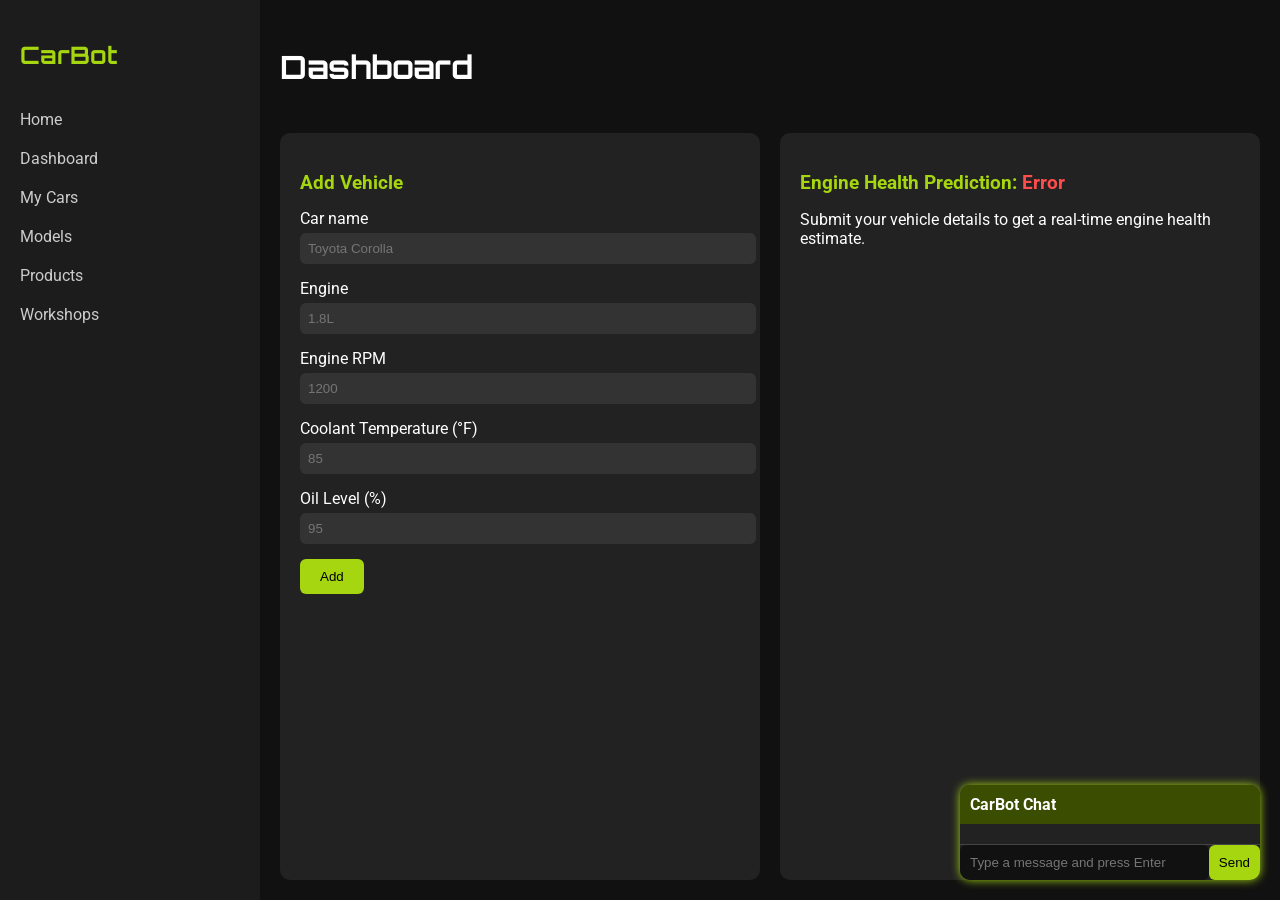
==== dashboard.html @ cb9514c8 "push1" ====
<!DOCTYPE html>
<html lang="en">
<head>
  <meta charset="UTF-8" />
  <meta name="viewport" content="width=device-width, initial-scale=1.0" />
  <title>CarBot Dashboard</title>
  <link href="https://fonts.googleapis.com/css2?family=Orbitron&family=Roboto:wght@400;700&display=swap" rel="stylesheet">
  <link rel="stylesheet" href="/static/css/dashboard.css" />
</head>
<body>
  <aside class="sidebar">
    <h2><a href="/" style="color: inherit; text-decoration: none;">CarBot</a></h2>
    <a class="nav-link" href="/">Home</a>
    <a class="nav-link" href="/dashboard">Dashboard</a>
    <a class="nav-link" href="/my-cars.html">My Cars</a>
    <a class="nav-link" href="/models.html">Models</a>
    <a class="nav-link" href="/product.html">Products</a>
    <a class="nav-link" href="/workshop">Workshops</a>
  </aside>

  <section class="main">
    <div class="top-bar">
      <h1>Dashboard</h1>
      <div></div>
    </div>

    <div class="content">
      <div class="form-section">
        <h3>Add Vehicle</h3>
        <form id="vehicleForm">
          <div class="form-group">
            <label for="carName">Car name</label>
            <input type="text" id="carName" placeholder="Toyota Corolla" required />
          </div>
          
          <div class="form-group">
            <label for="engine">Engine</label>
            <input type="text" id="engine" placeholder="1.8L" required />
          </div>
          <div class="form-group">
            <label for="rpm">Engine RPM</label>
            <input type="number" id="rpm" placeholder="1200" min="500" max="6000" />
          </div>
          <div class="form-group">
            <label for="temperature">Coolant Temperature (°F)</label>
            <input type="number" id="temperature" placeholder="85" min="0" max="300" />
          </div>
          <div class="form-group">
            <label for="oilLevel">Oil Level (%)</label>
            <input type="number" id="oilLevel" placeholder="95" min="0" max="100" />
          </div>
          <button type="submit">Add</button>
        </form>
      </div>

      <div class="prediction-section">
        <h3>Engine Health Prediction: <strong>Pending</strong></h3>
        <p>Submit your vehicle details to get a real-time engine health estimate.</p>
      </div>
    </div>

    <div class="chatbox">
      <div class="chat-header">CarBot Chat</div>
      <div class="chat-messages" id="chatMessages"></div>
      <div class="chat-input">
        <input id="chatInput" type="text" placeholder="Type a message and press Enter" />
        <button type="button" onclick="sendMessage()">Send</button>
      </div>
    </div>
  </section>

  <script src="/static/js/dashboard.js"></script>
</body>
</html>
---- static/css/dashboard.css ----
body {
  margin: 0;
  font-family: 'Roboto', sans-serif;
  background-color: #111;
  color: #fff;
  display: flex;
  height: 100vh;
  overflow: hidden;
}

.sidebar {
  width: 220px;
  background: #1c1c1c;
  padding: 20px;
  display: flex;
  flex-direction: column;
}

.sidebar h2 {
  font-family: 'Orbitron', sans-serif;
  font-size: 1.5rem;
  color: #a5d610;
  margin-bottom: 30px;
}

.nav-link {
  padding: 10px 0;
  color: #ccc;
  text-decoration: none;
  transition: 0.3s;
}

.nav-link:hover {
  color: #fff;
}

.main {
  flex: 1;
  display: flex;
  flex-direction: column;
  padding: 20px;
}

.top-bar {
  display: flex;
  justify-content: space-between;
  align-items: center;
  margin-bottom: 20px;
}

.top-bar h1 {
  font-size: 2rem;
  font-family: 'Orbitron', sans-serif;
}

.content {
  display: flex;
  gap: 20px;
  flex: 1;
}

.form-section, .prediction-section {
  background: #222;
  padding: 20px;
  border-radius: 10px;
  flex: 1;
}

.form-section h3, .prediction-section h3 {
  color: #a5d610;
  margin-bottom: 15px;
}

.form-group {
  margin-bottom: 15px;
}

label {
  display: block;
  margin-bottom: 5px;
}

input, select {
  width: 100%;
  padding: 8px;
  border: none;
  border-radius: 6px;
  background: #333;
  color: #fff;
}

button {
  padding: 10px 20px;
  background: #a5d610;
  color: #000;
  border: none;
  border-radius: 6px;
  cursor: pointer;
}

button:hover {
  background: #c0ef2b;
}

.chatbox {
  position: fixed;
  bottom: 20px;
  right: 20px;
  width: 300px;
  background: #222;
  border-radius: 10px;
  display: flex;
  flex-direction: column;
  overflow: hidden;
  box-shadow: 0 0 10px #a5d610;
}

.chat-header {
  background: #3a4d00;
  color: white;
  padding: 10px;
  font-weight: bold;
}

.chat-messages {
  flex: 1;
  padding: 10px;
  overflow-y: auto;
  max-height: 200px;
}

.chat-input {
  display: flex;
  border-top: 1px solid #444;
}

.chat-input input {
  flex: 1;
  padding: 10px;
  background: #111;
  color: white;
  border: none;
}

.chat-input button {
  padding: 10px;
  background: #a5d610;
  color: black;
  border: none;
  cursor: pointer;
}
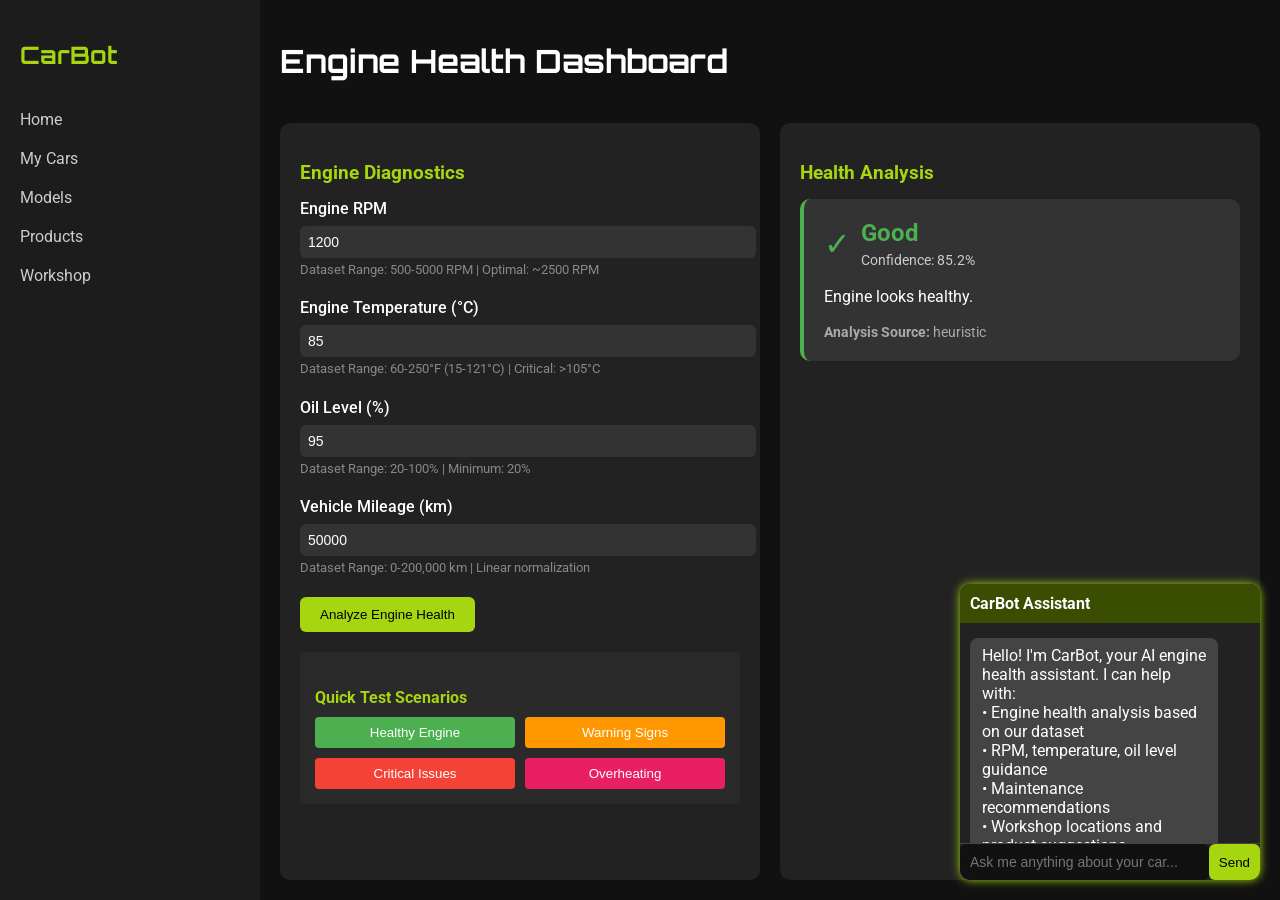
==== commit f4b44a18: "push 2" ====
--- a/dashboard.html
+++ b/dashboard.html
@@ -1,74 +1,102 @@
 <!DOCTYPE html>
 <html lang="en">
 <head>
-  <meta charset="UTF-8" />
-  <meta name="viewport" content="width=device-width, initial-scale=1.0" />
-  <title>CarBot Dashboard</title>
-  <link href="https://fonts.googleapis.com/css2?family=Orbitron&family=Roboto:wght@400;700&display=swap" rel="stylesheet">
-  <link rel="stylesheet" href="/static/css/dashboard.css" />
+    <meta charset="UTF-8">
+    <meta name="viewport" content="width=device-width, initial-scale=1.0, maximum-scale=1.0, user-scalable=no">
+    <title>CarBot Dashboard</title>
+    <link rel="stylesheet" href="/static/css/dashboard.css">
+    <link href="https://fonts.googleapis.com/css2?family=Roboto:wght@300;400;500&family=Orbitron:wght@400;700&display=swap" rel="stylesheet">
 </head>
 <body>
-  <aside class="sidebar">
-    <h2><a href="/" style="color: inherit; text-decoration: none;">CarBot</a></h2>
-    <a class="nav-link" href="/">Home</a>
-    <a class="nav-link" href="/dashboard">Dashboard</a>
-    <a class="nav-link" href="/my-cars.html">My Cars</a>
-    <a class="nav-link" href="/models.html">Models</a>
-    <a class="nav-link" href="/product.html">Products</a>
-    <a class="nav-link" href="/workshop">Workshops</a>
-  </aside>
-
-  <section class="main">
-    <div class="top-bar">
-      <h1>Dashboard</h1>
-      <div></div>
+    <div class="sidebar">
+        <h2>CarBot</h2>
+        <a href="/" class="nav-link">Home</a>
+        <a href="/my-cars" class="nav-link">My Cars</a>
+        <a href="/models" class="nav-link">Models</a>
+        <a href="/product" class="nav-link">Products</a>
+        <a href="/workshop" class="nav-link">Workshop</a>
     </div>
 
-    <div class="content">
-      <div class="form-section">
-        <h3>Add Vehicle</h3>
-        <form id="vehicleForm">
-          <div class="form-group">
-            <label for="carName">Car name</label>
-            <input type="text" id="carName" placeholder="Toyota Corolla" required />
-          </div>
-          
-          <div class="form-group">
-            <label for="engine">Engine</label>
-            <input type="text" id="engine" placeholder="1.8L" required />
-          </div>
-          <div class="form-group">
-            <label for="rpm">Engine RPM</label>
-            <input type="number" id="rpm" placeholder="1200" min="500" max="6000" />
-          </div>
-          <div class="form-group">
-            <label for="temperature">Coolant Temperature (°F)</label>
-            <input type="number" id="temperature" placeholder="85" min="0" max="300" />
-          </div>
-          <div class="form-group">
-            <label for="oilLevel">Oil Level (%)</label>
-            <input type="number" id="oilLevel" placeholder="95" min="0" max="100" />
-          </div>
-          <button type="submit">Add</button>
-        </form>
-      </div>
+    <div class="main">
+        <div class="top-bar">
+            <h1>Engine Health Dashboard</h1>
+        </div>
 
-      <div class="prediction-section">
-        <h3>Engine Health Prediction: <strong>Pending</strong></h3>
-        <p>Submit your vehicle details to get a real-time engine health estimate.</p>
-      </div>
+        <div class="content">
+            <div class="form-section">
+                <h3>Engine Diagnostics</h3>
+                <form id="engineForm">
+                    <div class="form-group">
+                        <label for="rpm">Engine RPM</label>
+                        <input type="number" id="rpm" name="rpm" value="1200" min="500" max="5000" step="50">
+                        <small style="color: #888; font-size: 0.8em;">Dataset Range: 500-5000 RPM | Optimal: ~2500 RPM</small>
+                    </div>
+                    <div class="form-group">
+                        <label for="temperature">Engine Temperature (°C)</label>
+                        <input type="number" id="temperature" name="temperature" value="85" min="60" max="120" step="1">
+                        <small style="color: #888; font-size: 0.8em;">Dataset Range: 60-250°F (15-121°C) | Critical: >105°C</small>
+                    </div>
+                    <div class="form-group">
+                        <label for="oil_level">Oil Level (%)</label>
+                        <input type="number" id="oil_level" name="oil_level" value="95" min="20" max="100" step="5">
+                        <small style="color: #888; font-size: 0.8em;">Dataset Range: 20-100% | Minimum: 20%</small>
+                    </div>
+                    <div class="form-group">
+                        <label for="mileage">Vehicle Mileage (km)</label>
+                        <input type="number" id="mileage" name="mileage" value="50000" min="0" max="200000" step="1000">
+                        <small style="color: #888; font-size: 0.8em;">Dataset Range: 0-200,000 km | Linear normalization</small>
+                    </div>
+                    <button type="submit">Analyze Engine Health</button>
+                </form>
+                
+                <!-- Quick Test Scenarios -->
+                <div style="margin-top: 20px; padding: 15px; background: #2a2a2a; border-radius: 8px;">
+                    <h4 style="color: #a5d610; margin-bottom: 10px;">Quick Test Scenarios</h4>
+                    <div class="quick-scenarios" style="display: grid; grid-template-columns: 1fr 1fr; gap: 10px;">
+                        <button type="button" onclick="loadScenario('healthy')" style="padding: 8px; background: #4CAF50; color: white; border: none; border-radius: 4px; cursor: pointer;">
+                            Healthy Engine
+                        </button>
+                        <button type="button" onclick="loadScenario('warning')" style="padding: 8px; background: #FF9800; color: white; border: none; border-radius: 4px; cursor: pointer;">
+                            Warning Signs
+                        </button>
+                        <button type="button" onclick="loadScenario('critical')" style="padding: 8px; background: #F44336; color: white; border: none; border-radius: 4px; cursor: pointer;">
+                            Critical Issues
+                        </button>
+                        <button type="button" onclick="loadScenario('overheating')" style="padding: 8px; background: #E91E63; color: white; border: none; border-radius: 4px; cursor: pointer;">
+                            Overheating
+                        </button>
+                    </div>
+                </div>
+            </div>
+
+            <div class="prediction-section">
+                <h3>Health Analysis</h3>
+                <div id="predictionResult">
+                    <p>Enter engine parameters and click "Analyze Engine" to get health predictions.</p>
+                </div>
+            </div>
+        </div>
     </div>
 
-    <div class="chatbox">
-      <div class="chat-header">CarBot Chat</div>
-      <div class="chat-messages" id="chatMessages"></div>
-      <div class="chat-input">
-        <input id="chatInput" type="text" placeholder="Type a message and press Enter" />
-        <button type="button" onclick="sendMessage()">Send</button>
-      </div>
+    <!-- Chatbot -->
+    <div class="chatbox" id="chatbox">
+        <div class="chat-header">CarBot Assistant</div>
+        <div class="chat-messages" id="chatMessages">
+            <div class="message" style="background: #444; color: #fff; margin: 5px 0; padding: 8px 12px; border-radius: 8px; max-width: 80%;">
+                Hello! I'm CarBot, your AI engine health assistant. I can help with:
+                <br>• Engine health analysis based on our dataset
+                <br>• RPM, temperature, oil level guidance
+                <br>• Maintenance recommendations
+                <br>• Workshop locations and product suggestions
+                <br><br>Ask me anything about your car!
+            </div>
+        </div>
+        <div class="chat-input">
+            <input type="text" id="chatInput" placeholder="Ask me anything about your car...">
+            <button onclick="sendMessage()">Send</button>
+        </div>
     </div>
-  </section>
 
-  <script src="/static/js/dashboard.js"></script>
+    <script src="/static/js/dashboard.js"></script>
 </body>
 </html>
--- a/static/css/dashboard.css
+++ b/static/css/dashboard.css
@@ -9,12 +9,50 @@
   overflow: hidden;
 }
 
+/* Mobile Responsive Design */
+@media (max-width: 768px) {
+  body {
+    flex-direction: column;
+    height: auto;
+    min-height: 100vh;
+    overflow: visible;
+  }
+}
+
 .sidebar {
   width: 220px;
   background: #1c1c1c;
   padding: 20px;
   display: flex;
   flex-direction: column;
+}
+
+/* Mobile Sidebar */
+@media (max-width: 768px) {
+  .sidebar {
+    width: 100%;
+    padding: 15px;
+    flex-direction: row;
+    flex-wrap: wrap;
+    justify-content: space-around;
+    order: 2;
+  }
+  
+  .sidebar h2 {
+    width: 100%;
+    text-align: center;
+    margin-bottom: 15px;
+    font-size: 1.2rem;
+  }
+  
+  .nav-link {
+    padding: 8px 12px;
+    margin: 2px;
+    background: #333;
+    border-radius: 4px;
+    text-align: center;
+    min-width: 80px;
+  }
 }
 
 .sidebar h2 {
@@ -42,6 +80,14 @@
   padding: 20px;
 }
 
+/* Mobile Main Content */
+@media (max-width: 768px) {
+  .main {
+    padding: 15px;
+    order: 1;
+  }
+}
+
 .top-bar {
   display: flex;
   justify-content: space-between;
@@ -49,6 +95,20 @@
   margin-bottom: 20px;
 }
 
+/* Mobile Top Bar */
+@media (max-width: 768px) {
+  .top-bar {
+    flex-direction: column;
+    text-align: center;
+    margin-bottom: 15px;
+  }
+  
+  .top-bar h1 {
+    font-size: 1.5rem;
+    margin-bottom: 10px;
+  }
+}
+
 .top-bar h1 {
   font-size: 2rem;
   font-family: 'Orbitron', sans-serif;
@@ -58,6 +118,14 @@
   display: flex;
   gap: 20px;
   flex: 1;
+}
+
+/* Mobile Content Layout */
+@media (max-width: 768px) {
+  .content {
+    flex-direction: column;
+    gap: 15px;
+  }
 }
 
 .form-section, .prediction-section {
@@ -65,6 +133,14 @@
   padding: 20px;
   border-radius: 10px;
   flex: 1;
+}
+
+/* Mobile Form Sections */
+@media (max-width: 768px) {
+  .form-section, .prediction-section {
+    padding: 15px;
+    margin-bottom: 10px;
+  }
 }
 
 .form-section h3, .prediction-section h3 {
@@ -88,6 +164,39 @@
   border-radius: 6px;
   background: #333;
   color: #fff;
+  font-size: 14px;
+}
+
+input:focus, select:focus {
+  outline: 2px solid #a5d610;
+  background: #444;
+}
+
+/* Mobile Input Fields */
+@media (max-width: 768px) {
+  input, select {
+    padding: 12px;
+    font-size: 16px; /* Prevents zoom on iOS */
+  }
+}
+
+small {
+  display: block;
+  margin-top: 4px;
+  color: #888;
+  font-size: 0.8em;
+  line-height: 1.3;
+}
+
+.form-group {
+  margin-bottom: 20px;
+}
+
+.form-group label {
+  display: block;
+  margin-bottom: 8px;
+  font-weight: 500;
+  color: #fff;
 }
 
 button {
@@ -103,6 +212,16 @@
   background: #c0ef2b;
 }
 
+/* Mobile Buttons */
+@media (max-width: 768px) {
+  button {
+    padding: 12px 24px;
+    font-size: 16px;
+    width: 100%;
+    margin-top: 10px;
+  }
+}
+
 .chatbox {
   position: fixed;
   bottom: 20px;
@@ -116,6 +235,24 @@
   box-shadow: 0 0 10px #a5d610;
 }
 
+/* Mobile Chatbox */
+@media (max-width: 768px) {
+  .chatbox {
+    position: fixed;
+    bottom: 0;
+    left: 0;
+    right: 0;
+    width: 100%;
+    border-radius: 10px 10px 0 0;
+    max-height: 50vh;
+    z-index: 1000;
+  }
+  
+  .chat-messages {
+    max-height: 200px;
+  }
+}
+
 .chat-header {
   background: #3a4d00;
   color: white;
@@ -151,3 +288,57 @@
   cursor: pointer;
 }
 
+@keyframes pulse {
+  0% { opacity: 1; }
+  50% { opacity: 0.5; }
+  100% { opacity: 1; }
+}
+
+.message {
+  transition: all 0.3s ease;
+}
+
+.message:hover {
+  transform: translateY(-1px);
+  box-shadow: 0 2px 8px rgba(165, 214, 16, 0.2);
+}
+
+.suggestions {
+  border-left: 3px solid #a5d610;
+  margin-top: 8px;
+}
+
+.chat-messages::-webkit-scrollbar {
+  width: 6px;
+}
+
+.chat-messages::-webkit-scrollbar-track {
+  background: #1a1a1a;
+}
+
+.chat-messages::-webkit-scrollbar-thumb {
+  background: #a5d610;
+  border-radius: 3px;
+}
+
+.chat-messages::-webkit-scrollbar-thumb:hover {
+  background: #c0ef2b;
+}
+
+/* Mobile Quick Test Scenarios */
+@media (max-width: 768px) {
+  .quick-scenarios {
+    display: grid;
+    grid-template-columns: 1fr 1fr;
+    gap: 8px;
+    margin-top: 15px;
+  }
+  
+  .quick-scenarios button {
+    padding: 8px 12px;
+    font-size: 14px;
+    margin: 0;
+    width: auto;
+  }
+}
+
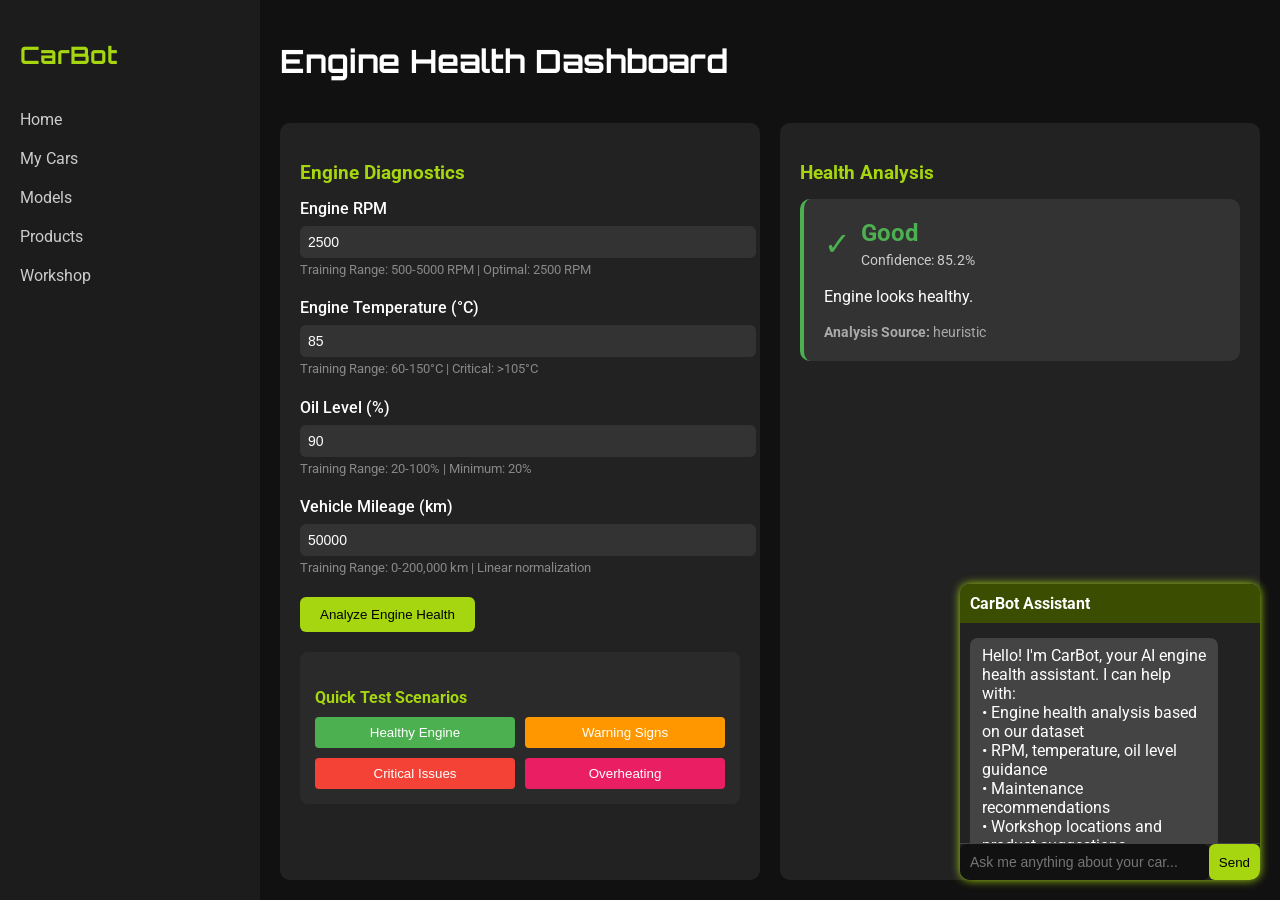
==== commit ccecb714: "push3" ====
--- a/dashboard.html
+++ b/dashboard.html
@@ -28,23 +28,23 @@
                 <form id="engineForm">
                     <div class="form-group">
                         <label for="rpm">Engine RPM</label>
-                        <input type="number" id="rpm" name="rpm" value="1200" min="500" max="5000" step="50">
-                        <small style="color: #888; font-size: 0.8em;">Dataset Range: 500-5000 RPM | Optimal: ~2500 RPM</small>
+                        <input type="number" id="rpm" name="rpm" value="2500" min="500" max="5000" step="50">
+                        <small style="color: #888; font-size: 0.8em;">Training Range: 500-5000 RPM | Optimal: 2500 RPM</small>
                     </div>
                     <div class="form-group">
                         <label for="temperature">Engine Temperature (°C)</label>
-                        <input type="number" id="temperature" name="temperature" value="85" min="60" max="120" step="1">
-                        <small style="color: #888; font-size: 0.8em;">Dataset Range: 60-250°F (15-121°C) | Critical: >105°C</small>
+                        <input type="number" id="temperature" name="temperature" value="85" min="60" max="150" step="1">
+                        <small style="color: #888; font-size: 0.8em;">Training Range: 60-150°C | Critical: >105°C</small>
                     </div>
                     <div class="form-group">
                         <label for="oil_level">Oil Level (%)</label>
-                        <input type="number" id="oil_level" name="oil_level" value="95" min="20" max="100" step="5">
-                        <small style="color: #888; font-size: 0.8em;">Dataset Range: 20-100% | Minimum: 20%</small>
+                        <input type="number" id="oil_level" name="oil_level" value="90" min="20" max="100" step="5">
+                        <small style="color: #888; font-size: 0.8em;">Training Range: 20-100% | Minimum: 20%</small>
                     </div>
                     <div class="form-group">
                         <label for="mileage">Vehicle Mileage (km)</label>
                         <input type="number" id="mileage" name="mileage" value="50000" min="0" max="200000" step="1000">
-                        <small style="color: #888; font-size: 0.8em;">Dataset Range: 0-200,000 km | Linear normalization</small>
+                        <small style="color: #888; font-size: 0.8em;">Training Range: 0-200,000 km | Linear normalization</small>
                     </div>
                     <button type="submit">Analyze Engine Health</button>
                 </form>
--- a/static/css/dashboard.css
+++ b/static/css/dashboard.css
@@ -5,8 +5,9 @@
   background-color: #111;
   color: #fff;
   display: flex;
-  height: 100vh;
-  overflow: hidden;
+  min-height: 100vh;
+  overflow-x: hidden;
+  overflow-y: auto;
 }
 
 /* Mobile Responsive Design */
@@ -15,7 +16,8 @@
     flex-direction: column;
     height: auto;
     min-height: 100vh;
-    overflow: visible;
+    overflow-x: hidden;
+    overflow-y: auto;
   }
 }
 
@@ -78,6 +80,8 @@
   display: flex;
   flex-direction: column;
   padding: 20px;
+  overflow-y: auto;
+  min-height: 0; /* Allow flex item to shrink */
 }
 
 /* Mobile Main Content */
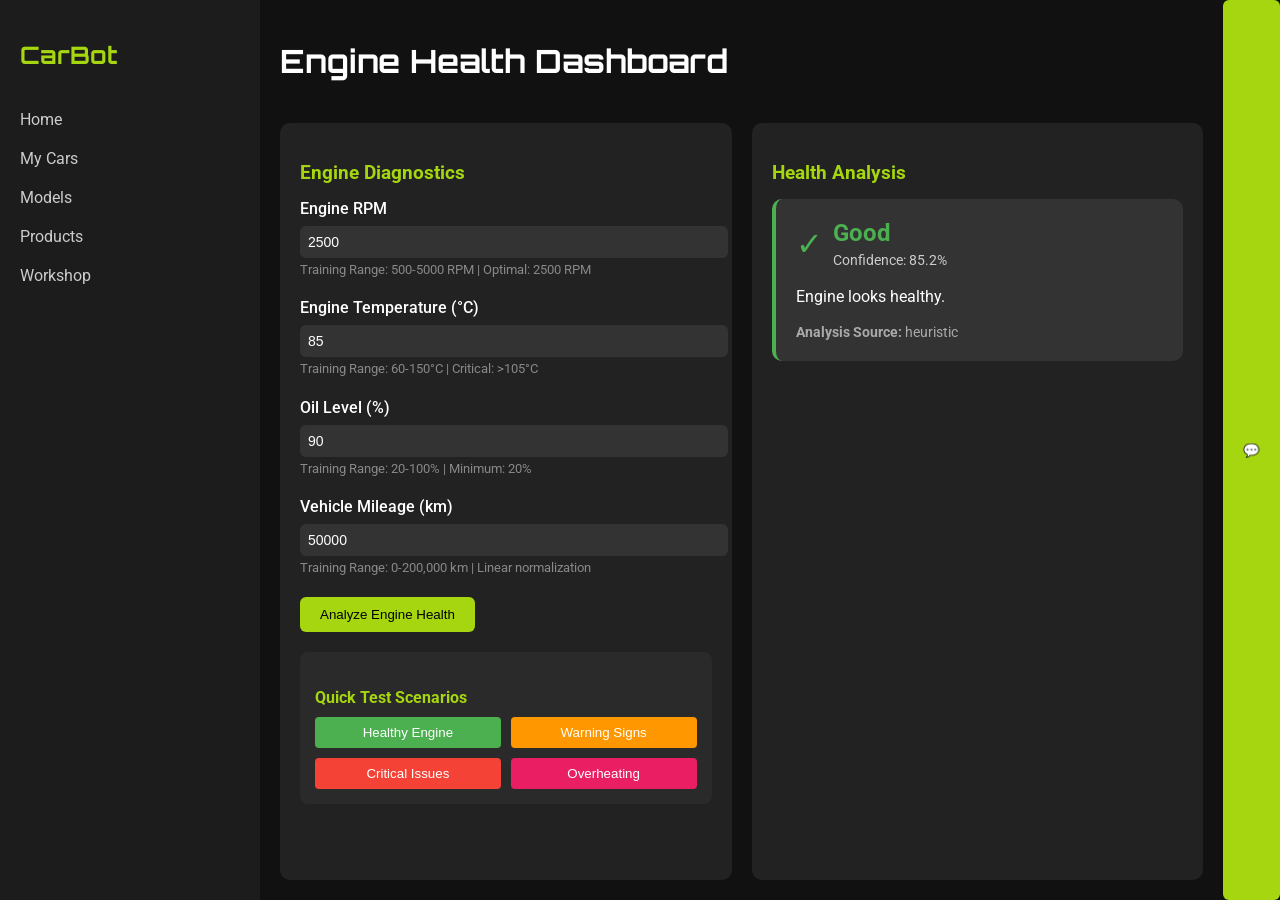
==== commit 4f848856: "update" ====
--- a/dashboard.html
+++ b/dashboard.html
@@ -78,25 +78,27 @@
         </div>
     </div>
 
-    <!-- Chatbot -->
-    <div class="chatbox" id="chatbox">
+    <!-- Chatbot toggle + unified chatbox (same as home) -->
+    <button class="chat-toggle" onclick="toggleChat()" aria-label="Open chat">💬</button>
+    <div class="chatbox" id="chatbox" aria-live="polite" style="display:none;">
         <div class="chat-header">CarBot Assistant</div>
-        <div class="chat-messages" id="chatMessages">
+        <div class="chat-messages" id="messages">
             <div class="message" style="background: #444; color: #fff; margin: 5px 0; padding: 8px 12px; border-radius: 8px; max-width: 80%;">
                 Hello! I'm CarBot, your AI engine health assistant. I can help with:
-                <br>• Engine health analysis based on our dataset
-                <br>• RPM, temperature, oil level guidance
-                <br>• Maintenance recommendations
-                <br>• Workshop locations and product suggestions
+                <br> Engine health analysis based on our dataset
+                <br> RPM, temperature, oil level guidance
+                <br> Maintenance recommendations
+                <br> Workshop locations and product suggestions
                 <br><br>Ask me anything about your car!
             </div>
         </div>
         <div class="chat-input">
-            <input type="text" id="chatInput" placeholder="Ask me anything about your car...">
-            <button onclick="sendMessage()">Send</button>
+            <input type="text" id="chatInput" placeholder="Ask me anything about your car..." aria-label="Chat input" />
+            <button onclick="sendChat()">Send</button>
         </div>
     </div>
 
     <script src="/static/js/dashboard.js"></script>
+    <script src="static/js/index.js"></script>
 </body>
 </html>
